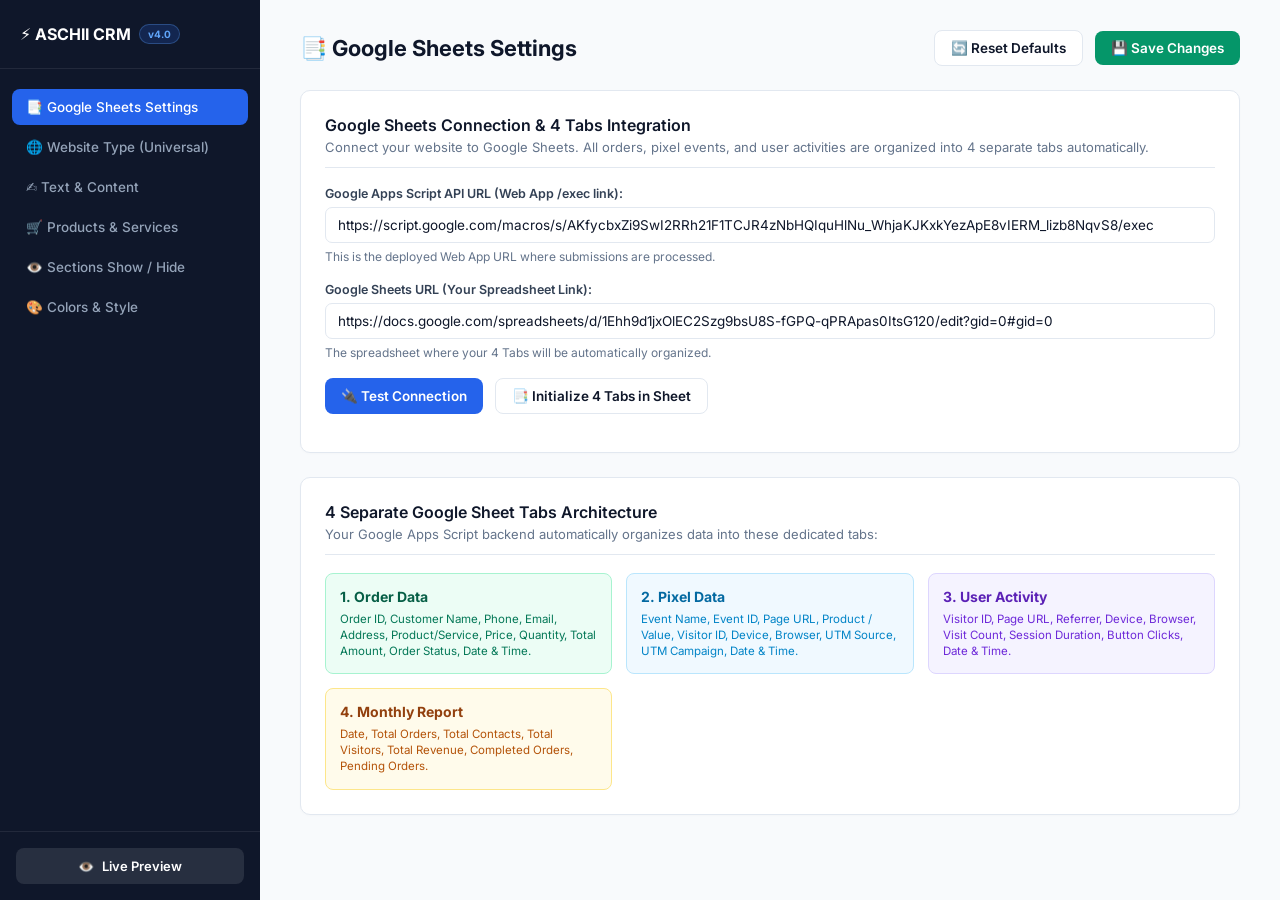
==== admin.html @ f9be6e7b "sheet update" ====
<!DOCTYPE html>
<html lang="en">
<head>
<meta charset="UTF-8">
<meta name="viewport" content="width=device-width, initial-scale=1">
<title>ASCHII SOLUTION • Universal Website & CRM Admin Panel</title>
<link rel="preconnect" href="https://fonts.googleapis.com">
<link rel="preconnect" href="https://fonts.gstatic.com" crossorigin>
<link href="https://fonts.googleapis.com/css2?family=Inter:wght@400;500;600;700&display=swap" rel="stylesheet">
<style>
:root {
  --primary: #0F172A;
  --primary-accent: #2563EB;
  --emerald: #059669;
  --bg: #F8FAFC;
  --surface: #FFFFFF;
  --border: #E2E8F0;
  --text-main: #0F172A;
  --text-muted: #64748B;
  --danger: #EF4444;
  --radius: 10px;
}
* { box-sizing: border-box; margin: 0; padding: 0; font-family: 'Inter', system-ui, sans-serif; }
body { background: var(--bg); color: var(--text-main); display: flex; min-height: 100vh; }

/* Sidebar */
aside.admin-sidebar {
  width: 260px;
  background: var(--primary);
  color: #fff;
  display: flex;
  flex-direction: column;
  position: fixed;
  top: 0; bottom: 0; left: 0;
  z-index: 100;
}
.sidebar-header {
  padding: 24px 20px;
  border-bottom: 1px solid rgba(255,255,255,0.08);
}
.sidebar-header h2 { font-size: 16px; font-weight: 700; color: #fff; display: flex; align-items: center; gap: 8px; }
.sidebar-header span.badge {
  font-size: 10px; background: rgba(37,99,235,0.2); color: #60A5FA;
  padding: 3px 8px; border-radius: 20px; border: 1px solid rgba(96,165,250,0.3);
}
nav.sidebar-nav {
  padding: 20px 12px;
  flex: 1;
  display: flex;
  flex-direction: column;
  gap: 4px;
}
.nav-item {
  display: flex;
  align-items: center;
  gap: 12px;
  padding: 10px 14px;
  color: #94A3B8;
  text-decoration: none;
  font-size: 13.5px;
  font-weight: 500;
  border-radius: 8px;
  cursor: pointer;
  transition: all 0.15s ease;
}
.nav-item:hover, .nav-item.active {
  background: rgba(255,255,255,0.08);
  color: #fff;
}
.nav-item.active {
  background: var(--primary-accent);
  color: #fff;
}
.sidebar-footer {
  padding: 16px;
  border-top: 1px solid rgba(255,255,255,0.08);
  display: flex;
  flex-direction: column;
  gap: 8px;
}
.btn-preview {
  display: flex;
  align-items: center;
  justify-content: center;
  gap: 8px;
  background: rgba(255,255,255,0.1);
  color: #fff;
  text-decoration: none;
  font-size: 13px;
  font-weight: 600;
  padding: 10px;
  border-radius: 8px;
  transition: background 0.15s;
}
.btn-preview:hover { background: rgba(255,255,255,0.18); }

/* Main Content */
main.admin-main {
  margin-left: 260px;
  flex: 1;
  padding: 30px 40px;
  max-width: 1200px;
}
.top-bar {
  display: flex;
  justify-content: space-between;
  align-items: center;
  margin-bottom: 24px;
}
.top-bar h1 { font-size: 22px; font-weight: 700; color: var(--text-main); }
.top-actions { display: flex; gap: 12px; align-items: center; }

/* Buttons */
.btn {
  display: inline-flex;
  align-items: center;
  gap: 8px;
  padding: 9px 16px;
  font-size: 13.5px;
  font-weight: 600;
  border-radius: 8px;
  border: none;
  cursor: pointer;
  transition: all 0.15s ease;
}
.btn-primary { background: var(--primary-accent); color: #fff; }
.btn-primary:hover { background: #1D4ED8; }
.btn-success { background: var(--emerald); color: #fff; }
.btn-success:hover { background: #047857; }
.btn-outline { background: var(--surface); color: var(--text-main); border: 1px solid var(--border); }
.btn-outline:hover { background: #F1F5F9; }
.btn-danger { background: #FEE2E2; color: var(--danger); border: 1px solid #FECACA; }
.btn-danger:hover { background: #FCA5A5; color: #fff; }

/* Sections / Panels */
.tab-pane { display: none; }
.tab-pane.active { display: block; animation: fadeIn 0.2s ease; }
@keyframes fadeIn { from { opacity: 0; transform: translateY(4px); } to { opacity: 1; transform: translateY(0); } }

/* Cards & Layout */
.card {
  background: var(--surface);
  border: 1px solid var(--border);
  border-radius: var(--radius);
  padding: 24px;
  margin-bottom: 24px;
  box-shadow: 0 1px 3px rgba(0,0,0,0.02);
}
.card-header { margin-bottom: 18px; padding-bottom: 12px; border-bottom: 1px solid var(--border); }
.card-header h2 { font-size: 16px; font-weight: 600; color: var(--text-main); }
.card-header p { font-size: 13px; color: var(--text-muted); margin-top: 4px; }

/* Form Elements */
.form-grid { display: grid; grid-template-columns: repeat(auto-fit, minmax(280px, 1fr)); gap: 18px; }
.form-group { display: flex; flex-direction: column; gap: 6px; }
.form-group.full { grid-column: 1 / -1; }
label { font-size: 12.5px; font-weight: 600; color: #334155; }
input[type="text"], input[type="url"], input[type="number"], select, textarea {
  width: 100%;
  padding: 9px 12px;
  font-size: 13.5px;
  border: 1px solid var(--border);
  border-radius: 7px;
  background: #fff;
  color: var(--text-main);
  outline: none;
  transition: border-color 0.15s, box-shadow 0.15s;
}
input:focus, select:focus, textarea:focus {
  border-color: var(--primary-accent);
  box-shadow: 0 0 0 3px rgba(37,99,235,0.1);
}
textarea { resize: vertical; min-height: 80px; }

/* Website Type Picker Cards */
.type-picker-grid { display: grid; grid-template-columns: repeat(3, 1fr); gap: 16px; margin-bottom: 20px; }
.type-card {
  border: 2px solid var(--border);
  border-radius: var(--radius);
  padding: 18px;
  cursor: pointer;
  background: #fff;
  transition: all 0.2s ease;
  text-align: left;
}
.type-card:hover { border-color: #93C5FD; transform: translateY(-2px); }
.type-card.selected { border-color: var(--primary-accent); background: #EFF6FF; }
.type-card h3 { font-size: 15px; font-weight: 700; color: var(--text-main); margin-bottom: 6px; }
.type-card p { font-size: 12px; color: var(--text-muted); line-height: 1.4; }

/* Toggle Switches */
.switch-item {
  display: flex;
  justify-content: space-between;
  align-items: center;
  padding: 12px 14px;
  background: #F8FAFC;
  border: 1px solid var(--border);
  border-radius: 8px;
}
.switch-item span { font-size: 13.5px; font-weight: 500; }
.switch {
  position: relative;
  display: inline-block;
  width: 44px;
  height: 24px;
}
.switch input { opacity: 0; width: 0; height: 0; }
.slider {
  position: absolute; cursor: pointer; top: 0; left: 0; right: 0; bottom: 0;
  background-color: #CBD5E1;
  transition: .2s;
  border-radius: 24px;
}
.slider:before {
  position: absolute; content: ""; height: 18px; width: 18px; left: 3px; bottom: 3px;
  background-color: white;
  transition: .2s;
  border-radius: 50%;
}
input:checked + .slider { background-color: var(--emerald); }
input:checked + .slider:before { transform: translateX(20px); }

/* Table for Products / Items */
.items-table {
  width: 100%;
  border-collapse: collapse;
  margin-top: 12px;
}
.items-table th, .items-table td {
  padding: 10px 12px;
  text-align: left;
  border-bottom: 1px solid var(--border);
  font-size: 13px;
}
.items-table th { background: #F8FAFC; font-weight: 600; color: #475569; }

/* Alert Box */
.alert-box {
  padding: 12px 16px;
  border-radius: 8px;
  font-size: 13px;
  margin-bottom: 18px;
  display: none;
}
.alert-box.success { background: #ECFDF5; border: 1px solid #A7F3D0; color: #065F46; }
.alert-box.error { background: #FEF2F2; border: 1px solid #FECACA; color: #991B1B; }

/* Responsive */
@media(max-width: 900px) {
  aside.admin-sidebar { width: 70px; }
  aside.admin-sidebar .sidebar-header h2 span, .nav-item span, .btn-preview span, .sidebar-footer { display: none; }
  main.admin-main { margin-left: 70px; padding: 20px; }
  .type-picker-grid { grid-template-columns: 1fr; }
}
</style>
</head>
<body>

<!-- Sidebar -->
<aside class="admin-sidebar">
  <div class="sidebar-header">
    <h2>⚡ ASCHII CRM <span class="badge">v4.0</span></h2>
  </div>
  <nav class="sidebar-nav">
    <div class="nav-item active" data-tab="tab-sheets">📑 Google Sheets Settings</div>
    <div class="nav-item" data-tab="tab-type">🌐 Website Type (Universal)</div>
    <div class="nav-item" data-tab="tab-content">✍️ Text & Content</div>
    <div class="nav-item" data-tab="tab-products">🛒 Products & Services</div>
    <div class="nav-item" data-tab="tab-sections">👁️ Sections Show / Hide</div>
    <div class="nav-item" data-tab="tab-theme">🎨 Colors & Style</div>
  </nav>
  <div class="sidebar-footer">
    <a href="index.html" target="_blank" class="btn-preview">
      <span>👁️</span> <span>Live Preview</span>
    </a>
  </div>
</aside>

<!-- Main Container -->
<main class="admin-main">
  <div class="top-bar">
    <h1 id="pageTitle">📑 Google Sheets Settings</h1>
    <div class="top-actions">
      <button type="button" class="btn btn-outline" id="btnReset">🔄 Reset Defaults</button>
      <button type="button" class="btn btn-success" id="btnSave">💾 Save Changes</button>
    </div>
  </div>

  <div id="alertBox" class="alert-box"></div>

  <!-- TAB 1: GOOGLE SHEETS SETTINGS -->
  <section class="tab-pane active" id="tab-sheets">
    <div class="card">
      <div class="card-header">
        <h2>Google Sheets Connection & 4 Tabs Integration</h2>
        <p>Connect your website to Google Sheets. All orders, pixel events, and user activities are organized into 4 separate tabs automatically.</p>
      </div>
      <div class="form-grid">
        <div class="form-group full">
          <label>Google Apps Script API URL (Web App /exec link):</label>
          <input type="url" id="apiEndpoint" placeholder="https://script.google.com/macros/s/.../exec">
          <small style="color:var(--text-muted); font-size:12px;">This is the deployed Web App URL where submissions are processed.</small>
        </div>
        <div class="form-group full">
          <label>Google Sheets URL (Your Spreadsheet Link):</label>
          <input type="url" id="sheetUrl" placeholder="https://docs.google.com/spreadsheets/d/.../edit">
          <small style="color:var(--text-muted); font-size:12px;">The spreadsheet where your 4 Tabs will be automatically organized.</small>
        </div>
      </div>
      <div style="margin-top: 18px; display:flex; gap:12px;">
        <button type="button" class="btn btn-primary" id="btnTestConn">🔌 Test Connection</button>
        <button type="button" class="btn btn-outline" id="btnInitTabs">📑 Initialize 4 Tabs in Sheet</button>
      </div>
      <div id="connStatus" style="margin-top: 14px; font-size: 13px; font-weight: 500;"></div>
    </div>

    <div class="card">
      <div class="card-header">
        <h2>4 Separate Google Sheet Tabs Architecture</h2>
        <p>Your Google Apps Script backend automatically organizes data into these dedicated tabs:</p>
      </div>
      <div style="display:grid; grid-template-columns: repeat(auto-fit, minmax(220px, 1fr)); gap: 14px;">
        <div style="background:#ECFDF5; border:1px solid #A7F3D0; padding:14px; border-radius:8px;">
          <h4 style="color:#065F46; font-size:14px; margin-bottom:6px;">1. Order Data</h4>
          <p style="font-size:11.5px; color:#047857; line-height:1.4;">Order ID, Customer Name, Phone, Email, Address, Product/Service, Price, Quantity, Total Amount, Order Status, Date & Time.</p>
        </div>
        <div style="background:#F0F9FF; border:1px solid #BAE6FD; padding:14px; border-radius:8px;">
          <h4 style="color:#0369A1; font-size:14px; margin-bottom:6px;">2. Pixel Data</h4>
          <p style="font-size:11.5px; color:#0284C7; line-height:1.4;">Event Name, Event ID, Page URL, Product / Value, Visitor ID, Device, Browser, UTM Source, UTM Campaign, Date & Time.</p>
        </div>
        <div style="background:#F5F3FF; border:1px solid #DDD6FE; padding:14px; border-radius:8px;">
          <h4 style="color:#5B21B6; font-size:14px; margin-bottom:6px;">3. User Activity</h4>
          <p style="font-size:11.5px; color:#6D28D9; line-height:1.4;">Visitor ID, Page URL, Referrer, Device, Browser, Visit Count, Session Duration, Button Clicks, Date & Time.</p>
        </div>
        <div style="background:#FFFBEB; border:1px solid #FDE68A; padding:14px; border-radius:8px;">
          <h4 style="color:#92400E; font-size:14px; margin-bottom:6px;">4. Monthly Report</h4>
          <p style="font-size:11.5px; color:#B45309; line-height:1.4;">Date, Total Orders, Total Contacts, Total Visitors, Total Revenue, Completed Orders, Pending Orders.</p>
        </div>
      </div>
    </div>
  </section>

  <!-- TAB 2: UNIVERSAL WEBSITE TYPE -->
  <section class="tab-pane" id="tab-type">
    <div class="card">
      <div class="card-header">
        <h2>Universal Website Management</h2>
        <p>Switch between 3 website models instantly. All titles, forms, and sections adapt dynamically.</p>
      </div>
      <div class="type-picker-grid">
        <div class="type-card selected" data-type="product">
          <h3>🛒 Product Selling Website</h3>
          <p>For E-Commerce, Organic Honey & Nuts, physical products with cart, quantities, delivery charges & checkout.</p>
        </div>
        <div class="type-card" data-type="agency">
          <h3>🏢 Agency Portfolio</h3>
          <p>For Marketing, Software & Growth agencies. Focuses on project proposals, strategy calls, services & client lead forms.</p>
        </div>
        <div class="type-card" data-type="portfolio">
          <h3>👤 CV / Personal Portfolio</h3>
          <p>For Software Engineers, Consultants & Designers. Features core competencies, consulting inquiry form & resume credentials.</p>
        </div>
      </div>
    </div>
  </section>

  <!-- TAB 3: TEXT & CONTENT -->
  <section class="tab-pane" id="tab-content">
    <div class="card">
      <div class="card-header">
        <h2>General Content & Branding</h2>
        <p>Edit website headings, buttons, and badges without touching code.</p>
      </div>
      <div class="form-grid">
        <div class="form-group full">
          <label>Website Name / Title:</label>
          <input type="text" id="siteName" placeholder="খাঁটি মধু ও প্রিমিয়াম হানি নাট">
        </div>
        <div class="form-group full">
          <label>Top Main Heading (Use [[highlight]] for colored text):</label>
          <input type="text" id="topHeading" placeholder="[[খাঁটি]] মধু ও প্রিমিয়াম [[হানি নাট]] – সরাসরি [[আমাদের কাছ থেকে]] অর্ডার করুন">
        </div>
        <div class="form-group full">
          <label>Notice Bar Text:</label>
          <input type="text" id="noticeText" placeholder="মধু বা হানি নাট অর্ডার করতে নিচের বাটনে ক্লিক করুন">
        </div>
        <div class="form-group">
          <label>Primary Order / Call-To-Action Button Text:</label>
          <input type="text" id="orderBtnText" placeholder="👍 এখনই অর্ডার করুন">
        </div>
        <div class="form-group">
          <label>Form Submit Button Text:</label>
          <input type="text" id="submitBtnText" placeholder="অর্ডার কনফার্ম করুন">
        </div>
        <div class="form-group full">
          <label>Benefits Section Title:</label>
          <input type="text" id="benefitsTitle" placeholder="আমাদের খাঁটি মধু ও প্রিমিয়াম হানি নাটের বিশেষত্ব">
        </div>
        <div class="form-group full">
          <label>Key Benefits (1 per line):</label>
          <textarea id="benefitsList" rows="4"></textarea>
        </div>
        <div class="form-group">
          <label>Checkout / Form Title:</label>
          <input type="text" id="checkoutTitle" placeholder="অর্ডার করতে নিচের ফর্মটি পূরণ করুন">
        </div>
        <div class="form-group">
          <label>Products / Service Section Title:</label>
          <input type="text" id="packagesTitle" placeholder="পছন্দের পণ্য বেছে নিন">
        </div>
        <div class="form-group full">
          <label>Footer Message:</label>
          <input type="text" id="footMsg" placeholder="আমাদের খাঁটি পণ্য বেছে নেওয়ার জন্য ধন্যবাদ।">
        </div>
        <div class="form-group full">
          <label>Footer Copyright / Credit:</label>
          <input type="text" id="footCredit" placeholder="© খাঁটি মধু ও প্রিমিয়াম হানি নাট">
        </div>
      </div>
    </div>
  </section>

  <!-- TAB 4: PRODUCTS & SERVICES -->
  <section class="tab-pane" id="tab-products">
    <div class="card">
      <div class="card-header" style="display:flex; justify-content:space-between; align-items:center;">
        <div>
          <h2>Product & Service Catalog</h2>
          <p>Add, edit, or remove products and pricing options shown on your landing page.</p>
        </div>
        <button type="button" class="btn btn-primary" id="btnAddProduct">+ Add Item</button>
      </div>
      <table class="items-table" id="productsTable">
        <thead>
          <tr>
            <th>ID</th>
            <th>Name</th>
            <th>Price</th>
            <th>Regular/Old Price</th>
            <th>Badge</th>
            <th>Actions</th>
          </tr>
        </thead>
        <tbody id="productsListBody"></tbody>
      </table>
    </div>
  </section>

  <!-- TAB 5: SECTIONS SHOW / HIDE -->
  <section class="tab-pane" id="tab-sections">
    <div class="card">
      <div class="card-header">
        <h2>Sections Visibility Control</h2>
        <p>Toggle individual sections on or off to tailor the layout for your business needs.</p>
      </div>
      <div style="display:grid; grid-template-columns: repeat(auto-fit, minmax(260px, 1fr)); gap: 14px;">
        <div class="switch-item">
          <span>Top Header & Title</span>
          <label class="switch"><input type="checkbox" id="sec_top" checked><span class="slider"></span></label>
        </div>
        <div class="switch-item">
          <span>Video Section</span>
          <label class="switch"><input type="checkbox" id="sec_video" checked><span class="slider"></span></label>
        </div>
        <div class="switch-item">
          <span>Notice Bar</span>
          <label class="switch"><input type="checkbox" id="sec_notice" checked><span class="slider"></span></label>
        </div>
        <div class="switch-item">
          <span>Benefits & Highlights</span>
          <label class="switch"><input type="checkbox" id="sec_benefits" checked><span class="slider"></span></label>
        </div>
        <div class="switch-item">
          <span>Gallery Carousel</span>
          <label class="switch"><input type="checkbox" id="sec_gallery" checked><span class="slider"></span></label>
        </div>
        <div class="switch-item">
          <span>Customer Reviews</span>
          <label class="switch"><input type="checkbox" id="sec_reviews" checked><span class="slider"></span></label>
        </div>
        <div class="switch-item">
          <span>Certifications / Documents</span>
          <label class="switch"><input type="checkbox" id="sec_docs" checked><span class="slider"></span></label>
        </div>
        <div class="switch-item">
          <span>Special Offer Banner</span>
          <label class="switch"><input type="checkbox" id="sec_offer" checked><span class="slider"></span></label>
        </div>
        <div class="switch-item">
          <span>Products / Packages Selection</span>
          <label class="switch"><input type="checkbox" id="sec_packages" checked><span class="slider"></span></label>
        </div>
        <div class="switch-item">
          <span>Checkout Form</span>
          <label class="switch"><input type="checkbox" id="sec_checkout" checked><span class="slider"></span></label>
        </div>
      </div>
    </div>
  </section>

  <!-- TAB 6: COLORS & STYLE -->
  <section class="tab-pane" id="tab-theme">
    <div class="card">
      <div class="card-header">
        <h2>Brand Colors & Styling</h2>
        <p>Customize primary and accent colors to align with your brand identity.</p>
      </div>
      <div class="form-grid">
        <div class="form-group">
          <label>Primary Theme Color:</label>
          <input type="text" id="colorPrimary" placeholder="#0D4A47">
        </div>
        <div class="form-group">
          <label>Accent / Button Color:</label>
          <input type="text" id="colorAccent" placeholder="#EAB308">
        </div>
        <div class="form-group">
          <label>Background Color:</label>
          <input type="text" id="colorBg" placeholder="#FFFFFF">
        </div>
      </div>
    </div>
  </section>
</main>

<script src="js/config.js"></script>
<script src="js/crm-loader.js"></script>
<script>
(function() {
  "use strict";

  var currentType = "product";
  var products = [];

  // Tab switching
  document.querySelectorAll(".nav-item").forEach(function(item) {
    item.addEventListener("click", function() {
      document.querySelectorAll(".nav-item").forEach(function(i) { i.classList.remove("active"); });
      document.querySelectorAll(".tab-pane").forEach(function(p) { p.classList.remove("active"); });
      item.classList.add("active");
      var paneId = item.dataset.tab;
      var pane = document.getElementById(paneId);
      if (pane) pane.classList.add("active");
      document.getElementById("pageTitle").textContent = item.textContent;
    });
  });

  // Load from existing config or localStorage
  function loadForm() {
    var raw = localStorage.getItem("aschii_crm_site_config");
    var conf = raw ? JSON.parse(raw) : (window.SITE_CONFIG || {});
    var copy = conf.copy || (window.SITE_CONFIG && window.SITE_CONFIG.copy) || {};

    document.getElementById("apiEndpoint").value = conf.apiEndpoint || (window.SITE_CONFIG && window.SITE_CONFIG.apiEndpoint) || "";
    document.getElementById("sheetUrl").value = conf.sheetUrl || (window.SITE_CONFIG && window.SITE_CONFIG.sheetUrl) || "";
    document.getElementById("siteName").value = conf.siteName || "খাঁটি মধু ও প্রিমিয়াম হানি নাট";
    document.getElementById("topHeading").value = copy.topHeading || "";
    document.getElementById("noticeText").value = copy.notice || "";
    document.getElementById("orderBtnText").value = copy.orderBtnText || "👍 এখনই অর্ডার করুন";
    document.getElementById("submitBtnText").value = copy.submitBtnText || "অর্ডার কনফার্ম করুন";
    document.getElementById("benefitsTitle").value = copy.benefitsTitle || "";
    document.getElementById("benefitsList").value = (copy.benefits || []).join("\n");
    document.getElementById("checkoutTitle").value = copy.checkoutTitle || "";
    document.getElementById("packagesTitle").value = copy.packagesTitle || "";
    document.getElementById("footMsg").value = copy.footMsg || "";
    document.getElementById("footCredit").value = copy.footCredit || "";

    products = conf.products || (window.SITE_CONFIG && window.SITE_CONFIG.products) || [];
    renderProducts();

    // Sections
    var s = conf.sections || {};
    var secIds = ["top", "video", "notice", "benefits", "gallery", "reviews", "docs", "offer", "packages", "checkout"];
    secIds.forEach(function(k) {
      var el = document.getElementById("sec_" + k);
      if (el) el.checked = s[k] !== false;
    });

    // Theme colors
    var colors = conf.colors || {};
    document.getElementById("colorPrimary").value = colors.primary || "";
    document.getElementById("colorAccent").value = colors.accent || "";
    document.getElementById("colorBg").value = colors.bg || "";
  }

  function renderProducts() {
    var tbody = document.getElementById("productsListBody");
    tbody.innerHTML = "";
    products.forEach(function(p, idx) {
      var tr = document.createElement("tr");
      tr.innerHTML = 
        '<td><strong>' + p.id + '</strong></td>' +
        '<td><input type="text" value="' + (p.name || "") + '" data-idx="' + idx + '" data-field="name" style="padding:4px 8px; font-size:12px;"></td>' +
        '<td><input type="number" value="' + (p.price || 0) + '" data-idx="' + idx + '" data-field="price" style="width:90px; padding:4px 8px; font-size:12px;"></td>' +
        '<td><input type="number" value="' + (p.oldPrice || 0) + '" data-idx="' + idx + '" data-field="oldPrice" style="width:90px; padding:4px 8px; font-size:12px;"></td>' +
        '<td><input type="text" value="' + (p.badge || "") + '" data-idx="' + idx + '" data-field="badge" style="width:100px; padding:4px 8px; font-size:12px;"></td>' +
        '<td><button type="button" class="btn btn-danger btn-del-prod" data-idx="' + idx + '" style="padding:3px 8px; font-size:11px;">✕ Delete</button></td>';
      tbody.appendChild(tr);
    });

    tbody.querySelectorAll("input").forEach(function(inp) {
      inp.addEventListener("input", function(e) {
        var idx = e.target.dataset.idx;
        var fld = e.target.dataset.field;
        products[idx][fld] = fld === "price" || fld === "oldPrice" ? Number(e.target.value) : e.target.value;
      });
    });

    tbody.querySelectorAll(".btn-del-prod").forEach(function(b) {
      b.addEventListener("click", function(e) {
        var idx = e.target.dataset.idx;
        products.splice(idx, 1);
        renderProducts();
      });
    });
  }

  document.getElementById("btnAddProduct").addEventListener("click", function() {
    var id = "p_" + Date.now().toString(36);
    products.push({ id: id, name: "New Item / Service", price: 1000, oldPrice: 1200, badge: "New" });
    renderProducts();
  });

  // Website Type Selection
  document.querySelectorAll(".type-card").forEach(function(c) {
    c.addEventListener("click", function() {
      document.querySelectorAll(".type-card").forEach(function(tc) { tc.classList.remove("selected"); });
      c.classList.add("selected");
      currentType = c.dataset.type;
      applyPreset(currentType);
    });
  });

  function applyPreset(type) {
    var preset = window.PRESET_CONFIGS && window.PRESET_CONFIGS[type];
    if (!preset) return;
    document.getElementById("siteName").value = preset.siteName;
    document.getElementById("topHeading").value = preset.topHeading;
    document.getElementById("noticeText").value = preset.notice;
    document.getElementById("orderBtnText").value = preset.orderBtnText;
    document.getElementById("submitBtnText").value = preset.submitBtnText;
    document.getElementById("benefitsTitle").value = preset.benefitsTitle;
    document.getElementById("benefitsList").value = (preset.benefits || []).join("\n");
    document.getElementById("checkoutTitle").value = preset.checkoutTitle;
    document.getElementById("packagesTitle").value = preset.packagesTitle;
    document.getElementById("footMsg").value = preset.footMsg;
    document.getElementById("footCredit").value = preset.footCredit;

    var s = preset.sections || {};
    var secIds = ["top", "video", "notice", "benefits", "gallery", "reviews", "docs", "offer", "packages", "checkout"];
    secIds.forEach(function(k) {
      var el = document.getElementById("sec_" + k);
      if (el) el.checked = s[k] !== false;
    });

    showAlert("Applied preset for: " + type.toUpperCase() + ". Click 'Save Changes' to apply.", "success");
  }

  // Save changes
  document.getElementById("btnSave").addEventListener("click", function() {
    var benefitLines = document.getElementById("benefitsList").value.split("\n").map(function(s) { return s.trim(); }).filter(Boolean);
    var secIds = ["top", "video", "notice", "benefits", "gallery", "reviews", "docs", "offer", "packages", "checkout"];
    var sections = {};
    secIds.forEach(function(k) {
      var el = document.getElementById("sec_" + k);
      sections[k] = el ? el.checked : true;
    });

    var data = {
      siteType: currentType,
      apiEndpoint: document.getElementById("apiEndpoint").value.trim(),
      sheetUrl: document.getElementById("sheetUrl").value.trim(),
      siteName: document.getElementById("siteName").value.trim(),
      copy: {
        topHeading: document.getElementById("topHeading").value.trim(),
        notice: document.getElementById("noticeText").value.trim(),
        orderBtnText: document.getElementById("orderBtnText").value.trim(),
        submitBtnText: document.getElementById("submitBtnText").value.trim(),
        benefitsTitle: document.getElementById("benefitsTitle").value.trim(),
        benefits: benefitLines,
        checkoutTitle: document.getElementById("checkoutTitle").value.trim(),
        packagesTitle: document.getElementById("packagesTitle").value.trim(),
        footMsg: document.getElementById("footMsg").value.trim(),
        footCredit: document.getElementById("footCredit").value.trim()
      },
      products: products,
      sections: sections,
      colors: {
        primary: document.getElementById("colorPrimary").value.trim(),
        accent: document.getElementById("colorAccent").value.trim(),
        bg: document.getElementById("colorBg").value.trim()
      }
    };

    localStorage.setItem("aschii_crm_site_config", JSON.stringify(data));
    showAlert("🎉 All changes saved successfully! Open Live Preview to see the dynamic result.", "success");
  });

  // Test Connection
  document.getElementById("btnTestConn").addEventListener("click", function() {
    var endpoint = document.getElementById("apiEndpoint").value.trim();
    var sheet = document.getElementById("sheetUrl").value.trim();
    var status = document.getElementById("connStatus");
    if (!endpoint) {
      showAlert("Please enter your Google Apps Script API URL first.", "error");
      return;
    }
    status.innerHTML = "⏳ Testing connection with Google Sheets API...";
    fetch(endpoint + "?action=test&sheetUrl=" + encodeURIComponent(sheet))
      .then(function(r) { return r.json(); })
      .then(function(d) {
        if (d && d.success) {
          status.innerHTML = "✅ Connection Successful! Connected to: <strong>" + (d.sheetName || "Google Sheets") + "</strong>";
          showAlert("Connected to Google Sheets successfully!", "success");
        } else {
          status.innerHTML = "❌ Connection Error: " + (d.error || "Unknown response");
          showAlert(d.error || "Connection failed", "error");
        }
      })
      .catch(function(err) {
        status.innerHTML = "❌ Connection failed: " + err.message + ". Check your Web App URL and permissions (Who has access: Anyone).";
        showAlert("Connection failed. Ensure Apps Script Web App is deployed as 'Anyone'.", "error");
      });
  });

  // Init 4 Tabs
  document.getElementById("btnInitTabs").addEventListener("click", function() {
    var endpoint = document.getElementById("apiEndpoint").value.trim();
    var sheet = document.getElementById("sheetUrl").value.trim();
    var status = document.getElementById("connStatus");
    if (!endpoint) {
      showAlert("Please enter your Google Apps Script API URL first.", "error");
      return;
    }
    status.innerHTML = "⏳ Initializing 4 Tabs in Google Sheet (Order Data, Pixel Data, User Activity, Monthly Report)...";
    fetch(endpoint + "?action=init_tabs&sheetUrl=" + encodeURIComponent(sheet))
      .then(function(r) { return r.json(); })
      .then(function(d) {
        if (d && d.success) {
          status.innerHTML = "✅ All 4 Tabs formatted and ready in your Google Sheet!";
          showAlert("4 Tabs Initialized Successfully!", "success");
        } else {
          status.innerHTML = "❌ Error: " + (d.error || "Failed");
        }
      })
      .catch(function(err) {
        status.innerHTML = "❌ Request error: " + err.message;
      });
  });

  // Reset defaults
  document.getElementById("btnReset").addEventListener("click", function() {
    if (confirm("Reset all settings back to default?")) {
      localStorage.removeItem("aschii_crm_site_config");
      loadForm();
      showAlert("Reset to defaults complete.", "success");
    }
  });

  function showAlert(msg, type) {
    var box = document.getElementById("alertBox");
    box.className = "alert-box " + type;
    box.textContent = msg;
    box.style.display = "block";
    setTimeout(function() { box.style.display = "none"; }, 5000);
  }

  loadForm();
})();
</script>
</body>
</html>
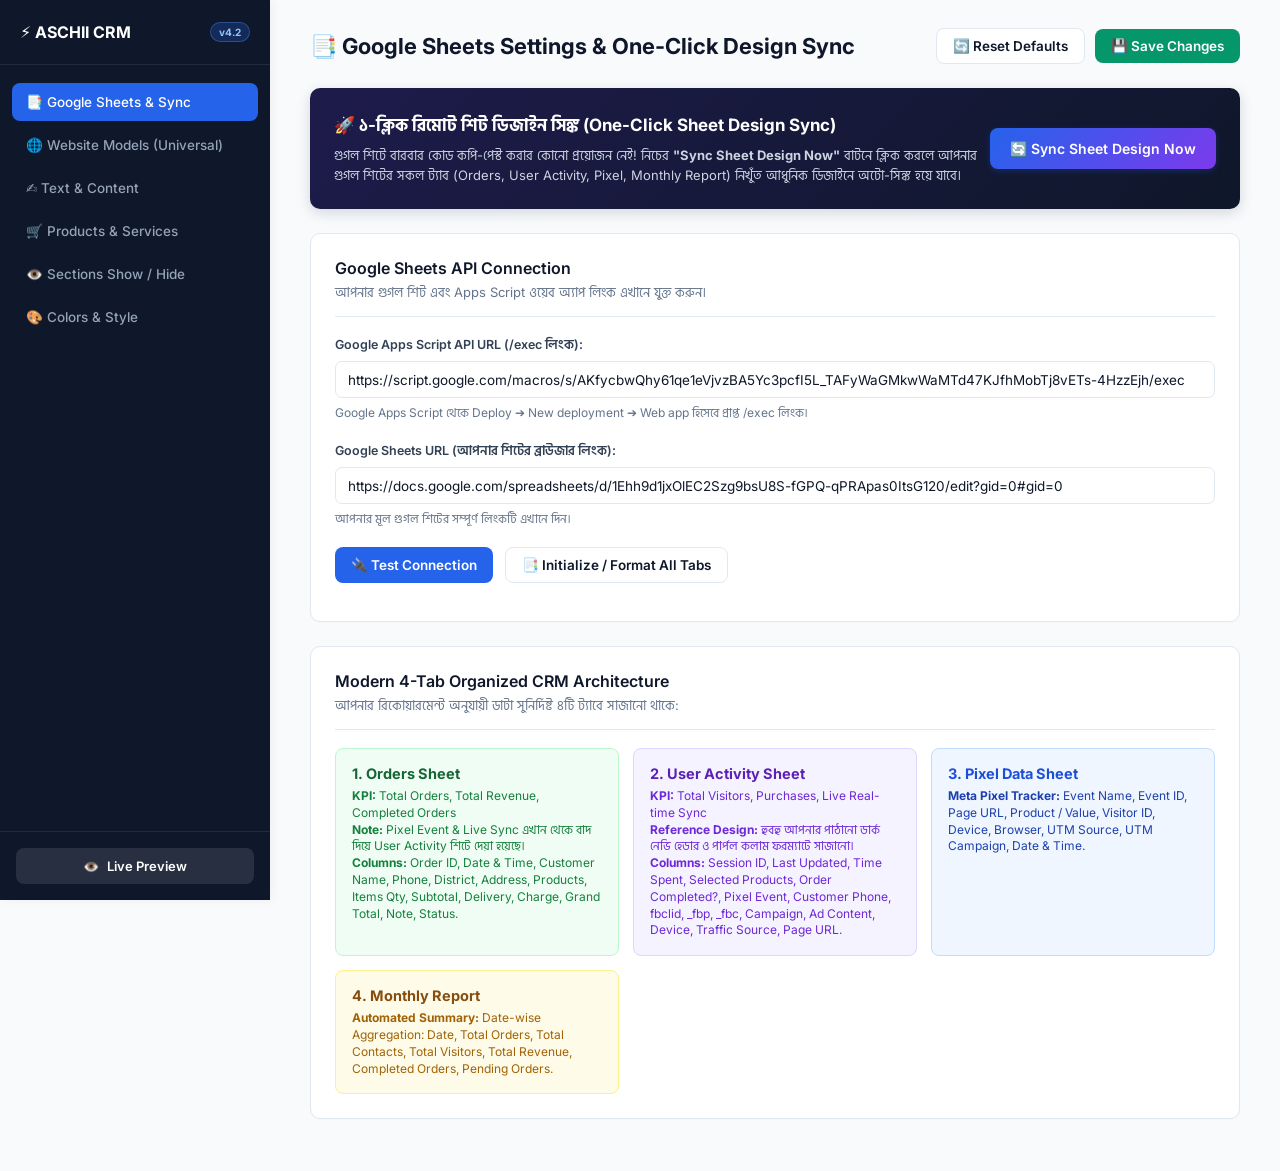
==== commit 359ef57b: "sheet url  update" ====
--- a/admin.html
+++ b/admin.html
@@ -1,17 +1,18 @@
 <!DOCTYPE html>
-<html lang="en">
+<html lang="bn">
 <head>
 <meta charset="UTF-8">
 <meta name="viewport" content="width=device-width, initial-scale=1">
-<title>ASCHII SOLUTION • Universal Website & CRM Admin Panel</title>
+<title>ASCHII SOLUTION • Universal Website Management & Google Sheets CRM</title>
 <link rel="preconnect" href="https://fonts.googleapis.com">
 <link rel="preconnect" href="https://fonts.gstatic.com" crossorigin>
-<link href="https://fonts.googleapis.com/css2?family=Inter:wght@400;500;600;700&display=swap" rel="stylesheet">
+<link href="https://fonts.googleapis.com/css2?family=Inter:wght@400;500;600;700&family=Hind+Siliguri:wght@400;600;700&display=swap" rel="stylesheet">
 <style>
 :root {
   --primary: #0F172A;
   --primary-accent: #2563EB;
   --emerald: #059669;
+  --amber: #D97706;
   --bg: #F8FAFC;
   --surface: #FFFFFF;
   --border: #E2E8F0;
@@ -20,12 +21,12 @@
   --danger: #EF4444;
   --radius: 10px;
 }
-* { box-sizing: border-box; margin: 0; padding: 0; font-family: 'Inter', system-ui, sans-serif; }
+* { box-sizing: border-box; margin: 0; padding: 0; font-family: 'Inter', 'Hind Siliguri', system-ui, sans-serif; }
 body { background: var(--bg); color: var(--text-main); display: flex; min-height: 100vh; }
 
 /* Sidebar */
 aside.admin-sidebar {
-  width: 260px;
+  width: 270px;
   background: var(--primary);
   color: #fff;
   display: flex;
@@ -33,28 +34,29 @@
   position: fixed;
   top: 0; bottom: 0; left: 0;
   z-index: 100;
+  box-shadow: 2px 0 10px rgba(0,0,0,0.05);
 }
 .sidebar-header {
-  padding: 24px 20px;
+  padding: 22px 20px;
   border-bottom: 1px solid rgba(255,255,255,0.08);
 }
-.sidebar-header h2 { font-size: 16px; font-weight: 700; color: #fff; display: flex; align-items: center; gap: 8px; }
+.sidebar-header h2 { font-size: 16px; font-weight: 700; color: #fff; display: flex; align-items: center; justify-content: space-between; }
 .sidebar-header span.badge {
-  font-size: 10px; background: rgba(37,99,235,0.2); color: #60A5FA;
+  font-size: 10px; background: rgba(37,99,235,0.25); color: #93C5FD;
   padding: 3px 8px; border-radius: 20px; border: 1px solid rgba(96,165,250,0.3);
 }
 nav.sidebar-nav {
-  padding: 20px 12px;
+  padding: 18px 12px;
   flex: 1;
   display: flex;
   flex-direction: column;
-  gap: 4px;
+  gap: 5px;
 }
 .nav-item {
   display: flex;
   align-items: center;
   gap: 12px;
-  padding: 10px 14px;
+  padding: 11px 14px;
   color: #94A3B8;
   text-decoration: none;
   font-size: 13.5px;
@@ -76,7 +78,7 @@
   border-top: 1px solid rgba(255,255,255,0.08);
   display: flex;
   flex-direction: column;
-  gap: 8px;
+  gap: 10px;
 }
 .btn-preview {
   display: flex;
@@ -92,14 +94,14 @@
   border-radius: 8px;
   transition: background 0.15s;
 }
-.btn-preview:hover { background: rgba(255,255,255,0.18); }
+.btn-preview:hover { background: rgba(255,255,255,0.2); }
 
 /* Main Content */
 main.admin-main {
-  margin-left: 260px;
+  margin-left: 270px;
   flex: 1;
-  padding: 30px 40px;
-  max-width: 1200px;
+  padding: 28px 40px;
+  max-width: 1240px;
 }
 .top-bar {
   display: flex;
@@ -108,7 +110,7 @@
   margin-bottom: 24px;
 }
 .top-bar h1 { font-size: 22px; font-weight: 700; color: var(--text-main); }
-.top-actions { display: flex; gap: 12px; align-items: center; }
+.top-actions { display: flex; gap: 10px; align-items: center; }
 
 /* Buttons */
 .btn {
@@ -127,17 +129,19 @@
 .btn-primary:hover { background: #1D4ED8; }
 .btn-success { background: var(--emerald); color: #fff; }
 .btn-success:hover { background: #047857; }
+.btn-sync { background: linear-gradient(135deg, #2563EB, #7C3AED); color: #fff; box-shadow: 0 2px 6px rgba(37,99,235,0.25); }
+.btn-sync:hover { opacity: 0.95; transform: translateY(-1px); }
 .btn-outline { background: var(--surface); color: var(--text-main); border: 1px solid var(--border); }
 .btn-outline:hover { background: #F1F5F9; }
 .btn-danger { background: #FEE2E2; color: var(--danger); border: 1px solid #FECACA; }
 .btn-danger:hover { background: #FCA5A5; color: #fff; }
 
-/* Sections / Panels */
+/* Tabs Panes */
 .tab-pane { display: none; }
 .tab-pane.active { display: block; animation: fadeIn 0.2s ease; }
 @keyframes fadeIn { from { opacity: 0; transform: translateY(4px); } to { opacity: 1; transform: translateY(0); } }
 
-/* Cards & Layout */
+/* Cards */
 .card {
   background: var(--surface);
   border: 1px solid var(--border);
@@ -157,7 +161,7 @@
 label { font-size: 12.5px; font-weight: 600; color: #334155; }
 input[type="text"], input[type="url"], input[type="number"], select, textarea {
   width: 100%;
-  padding: 9px 12px;
+  padding: 9.5px 12px;
   font-size: 13.5px;
   border: 1px solid var(--border);
   border-radius: 7px;
@@ -170,14 +174,14 @@
   border-color: var(--primary-accent);
   box-shadow: 0 0 0 3px rgba(37,99,235,0.1);
 }
-textarea { resize: vertical; min-height: 80px; }
+textarea { resize: vertical; min-height: 85px; line-height: 1.5; }
 
 /* Website Type Picker Cards */
 .type-picker-grid { display: grid; grid-template-columns: repeat(3, 1fr); gap: 16px; margin-bottom: 20px; }
 .type-card {
   border: 2px solid var(--border);
   border-radius: var(--radius);
-  padding: 18px;
+  padding: 20px;
   cursor: pointer;
   background: #fff;
   transition: all 0.2s ease;
@@ -186,7 +190,7 @@
 .type-card:hover { border-color: #93C5FD; transform: translateY(-2px); }
 .type-card.selected { border-color: var(--primary-accent); background: #EFF6FF; }
 .type-card h3 { font-size: 15px; font-weight: 700; color: var(--text-main); margin-bottom: 6px; }
-.type-card p { font-size: 12px; color: var(--text-muted); line-height: 1.4; }
+.type-card p { font-size: 12.5px; color: var(--text-muted); line-height: 1.4; }
 
 /* Toggle Switches */
 .switch-item {
@@ -199,12 +203,7 @@
   border-radius: 8px;
 }
 .switch-item span { font-size: 13.5px; font-weight: 500; }
-.switch {
-  position: relative;
-  display: inline-block;
-  width: 44px;
-  height: 24px;
-}
+.switch { position: relative; display: inline-block; width: 44px; height: 24px; }
 .switch input { opacity: 0; width: 0; height: 0; }
 .slider {
   position: absolute; cursor: pointer; top: 0; left: 0; right: 0; bottom: 0;
@@ -221,12 +220,8 @@
 input:checked + .slider { background-color: var(--emerald); }
 input:checked + .slider:before { transform: translateX(20px); }
 
-/* Table for Products / Items */
-.items-table {
-  width: 100%;
-  border-collapse: collapse;
-  margin-top: 12px;
-}
+/* Table */
+.items-table { width: 100%; border-collapse: collapse; margin-top: 12px; }
 .items-table th, .items-table td {
   padding: 10px 12px;
   text-align: left;
@@ -246,12 +241,27 @@
 .alert-box.success { background: #ECFDF5; border: 1px solid #A7F3D0; color: #065F46; }
 .alert-box.error { background: #FEF2F2; border: 1px solid #FECACA; color: #991B1B; }
 
-/* Responsive */
+/* Sheet Sync Banner Card */
+.sync-banner {
+  background: linear-gradient(135deg, #1E1B4B 0%, #0F172A 100%);
+  color: #fff;
+  border-radius: var(--radius);
+  padding: 24px;
+  margin-bottom: 24px;
+  display: flex;
+  justify-content: space-between;
+  align-items: center;
+  box-shadow: 0 4px 14px rgba(15,23,42,0.15);
+}
+.sync-banner h3 { font-size: 17px; font-weight: 700; margin-bottom: 6px; }
+.sync-banner p { font-size: 13px; color: #CBD5E1; max-width: 650px; line-height: 1.5; }
+
 @media(max-width: 900px) {
   aside.admin-sidebar { width: 70px; }
   aside.admin-sidebar .sidebar-header h2 span, .nav-item span, .btn-preview span, .sidebar-footer { display: none; }
   main.admin-main { margin-left: 70px; padding: 20px; }
   .type-picker-grid { grid-template-columns: 1fr; }
+  .sync-banner { flex-direction: column; gap: 16px; align-items: flex-start; }
 }
 </style>
 </head>
@@ -260,11 +270,11 @@
 <!-- Sidebar -->
 <aside class="admin-sidebar">
   <div class="sidebar-header">
-    <h2>⚡ ASCHII CRM <span class="badge">v4.0</span></h2>
+    <h2>⚡ ASCHII CRM <span class="badge">v4.2</span></h2>
   </div>
   <nav class="sidebar-nav">
-    <div class="nav-item active" data-tab="tab-sheets">📑 Google Sheets Settings</div>
-    <div class="nav-item" data-tab="tab-type">🌐 Website Type (Universal)</div>
+    <div class="nav-item active" data-tab="tab-sheets">📑 Google Sheets & Sync</div>
+    <div class="nav-item" data-tab="tab-type">🌐 Website Models (Universal)</div>
     <div class="nav-item" data-tab="tab-content">✍️ Text & Content</div>
     <div class="nav-item" data-tab="tab-products">🛒 Products & Services</div>
     <div class="nav-item" data-tab="tab-sections">👁️ Sections Show / Hide</div>
@@ -280,7 +290,7 @@
 <!-- Main Container -->
 <main class="admin-main">
   <div class="top-bar">
-    <h1 id="pageTitle">📑 Google Sheets Settings</h1>
+    <h1 id="pageTitle">📑 Google Sheets Settings & One-Click Design Sync</h1>
     <div class="top-actions">
       <button type="button" class="btn btn-outline" id="btnReset">🔄 Reset Defaults</button>
       <button type="button" class="btn btn-success" id="btnSave">💾 Save Changes</button>
@@ -289,77 +299,101 @@
 
   <div id="alertBox" class="alert-box"></div>
 
-  <!-- TAB 1: GOOGLE SHEETS SETTINGS -->
+  <!-- 1-CLICK REMOTE DESIGN SYNC BANNER -->
+  <div class="sync-banner">
+    <div>
+      <h3>🚀 ১-ক্লিক রিমোট শিট ডিজাইন সিঙ্ক (One-Click Sheet Design Sync)</h3>
+      <p>গুগল শিটে বারবার কোড কপি-পেস্ট করার কোনো প্রয়োজন নেই! নিচের <strong>"Sync Sheet Design Now"</strong> বাটনে ক্লিক করলে আপনার গুগল শিটের সকল ট্যাব (Orders, User Activity, Pixel, Monthly Report) নিখুঁত আধুনিক ডিজাইনে অটো-সিঙ্ক হয়ে যাবে।</p>
+    </div>
+    <button type="button" class="btn btn-sync" id="btnRemoteSync" style="padding:12px 20px; font-size:14px;">
+      🔄 Sync Sheet Design Now
+    </button>
+  </div>
+
+  <!-- TAB 1: GOOGLE SHEETS SETTINGS & 4 TABS -->
   <section class="tab-pane active" id="tab-sheets">
     <div class="card">
       <div class="card-header">
-        <h2>Google Sheets Connection & 4 Tabs Integration</h2>
-        <p>Connect your website to Google Sheets. All orders, pixel events, and user activities are organized into 4 separate tabs automatically.</p>
+        <h2>Google Sheets API Connection</h2>
+        <p>আপনার গুগল শিট এবং Apps Script ওয়েব অ্যাপ লিংক এখানে যুক্ত করুন।</p>
       </div>
       <div class="form-grid">
         <div class="form-group full">
-          <label>Google Apps Script API URL (Web App /exec link):</label>
+          <label>Google Apps Script API URL (/exec লিংক):</label>
           <input type="url" id="apiEndpoint" placeholder="https://script.google.com/macros/s/.../exec">
-          <small style="color:var(--text-muted); font-size:12px;">This is the deployed Web App URL where submissions are processed.</small>
-        </div>
-        <div class="form-group full">
-          <label>Google Sheets URL (Your Spreadsheet Link):</label>
+          <small style="color:var(--text-muted); font-size:12px;">Google Apps Script থেকে Deploy ➔ New deployment ➔ Web app হিসেবে প্রাপ্ত /exec লিংক।</small>
+        </div>
+        <div class="form-group full">
+          <label>Google Sheets URL (আপনার শিটের ব্রাউজার লিংক):</label>
           <input type="url" id="sheetUrl" placeholder="https://docs.google.com/spreadsheets/d/.../edit">
-          <small style="color:var(--text-muted); font-size:12px;">The spreadsheet where your 4 Tabs will be automatically organized.</small>
-        </div>
-      </div>
-      <div style="margin-top: 18px; display:flex; gap:12px;">
+          <small style="color:var(--text-muted); font-size:12px;">আপনার মূল গুগল শিটের সম্পূর্ণ লিংকটি এখানে দিন।</small>
+        </div>
+      </div>
+      <div style="margin-top: 18px; display:flex; gap:12px; flex-wrap:wrap;">
         <button type="button" class="btn btn-primary" id="btnTestConn">🔌 Test Connection</button>
-        <button type="button" class="btn btn-outline" id="btnInitTabs">📑 Initialize 4 Tabs in Sheet</button>
-      </div>
-      <div id="connStatus" style="margin-top: 14px; font-size: 13px; font-weight: 500;"></div>
+        <button type="button" class="btn btn-outline" id="btnInitTabs">📑 Initialize / Format All Tabs</button>
+      </div>
+      <div id="connStatus" style="margin-top: 14px; font-size: 13px; font-weight: 600;"></div>
     </div>
 
+    <!-- 4 Tabs Architectural Breakdown -->
     <div class="card">
       <div class="card-header">
-        <h2>4 Separate Google Sheet Tabs Architecture</h2>
-        <p>Your Google Apps Script backend automatically organizes data into these dedicated tabs:</p>
-      </div>
-      <div style="display:grid; grid-template-columns: repeat(auto-fit, minmax(220px, 1fr)); gap: 14px;">
-        <div style="background:#ECFDF5; border:1px solid #A7F3D0; padding:14px; border-radius:8px;">
-          <h4 style="color:#065F46; font-size:14px; margin-bottom:6px;">1. Order Data</h4>
-          <p style="font-size:11.5px; color:#047857; line-height:1.4;">Order ID, Customer Name, Phone, Email, Address, Product/Service, Price, Quantity, Total Amount, Order Status, Date & Time.</p>
-        </div>
-        <div style="background:#F0F9FF; border:1px solid #BAE6FD; padding:14px; border-radius:8px;">
-          <h4 style="color:#0369A1; font-size:14px; margin-bottom:6px;">2. Pixel Data</h4>
-          <p style="font-size:11.5px; color:#0284C7; line-height:1.4;">Event Name, Event ID, Page URL, Product / Value, Visitor ID, Device, Browser, UTM Source, UTM Campaign, Date & Time.</p>
-        </div>
-        <div style="background:#F5F3FF; border:1px solid #DDD6FE; padding:14px; border-radius:8px;">
-          <h4 style="color:#5B21B6; font-size:14px; margin-bottom:6px;">3. User Activity</h4>
-          <p style="font-size:11.5px; color:#6D28D9; line-height:1.4;">Visitor ID, Page URL, Referrer, Device, Browser, Visit Count, Session Duration, Button Clicks, Date & Time.</p>
-        </div>
-        <div style="background:#FFFBEB; border:1px solid #FDE68A; padding:14px; border-radius:8px;">
-          <h4 style="color:#92400E; font-size:14px; margin-bottom:6px;">4. Monthly Report</h4>
-          <p style="font-size:11.5px; color:#B45309; line-height:1.4;">Date, Total Orders, Total Contacts, Total Visitors, Total Revenue, Completed Orders, Pending Orders.</p>
+        <h2>Modern 4-Tab Organized CRM Architecture</h2>
+        <p>আপনার রিকোয়ারমেন্ট অনুযায়ী ডাটা সুনির্দিষ্ট ৪টি ট্যাবে সাজানো থাকে:</p>
+      </div>
+      <div style="display:grid; grid-template-columns: repeat(auto-fit, minmax(240px, 1fr)); gap: 14px;">
+        <div style="background:#F0FDF4; border:1px solid #BBF7D0; padding:16px; border-radius:8px;">
+          <h4 style="color:#166534; font-size:14.5px; margin-bottom:6px;">1. Orders Sheet</h4>
+          <p style="font-size:12px; color:#15803D; line-height:1.4;">
+            <strong>KPI:</strong> Total Orders, Total Revenue, Completed Orders<br>
+            <strong>Note:</strong> Pixel Event & Live Sync এখান থেকে বাদ দিয়ে User Activity শিটে দেয়া হয়েছে।<br>
+            <strong>Columns:</strong> Order ID, Date & Time, Customer Name, Phone, District, Address, Products, Items Qty, Subtotal, Delivery, Charge, Grand Total, Note, Status.
+          </p>
+        </div>
+        <div style="background:#F5F3FF; border:1px solid #DDD6FE; padding:16px; border-radius:8px;">
+          <h4 style="color:#5B21B6; font-size:14.5px; margin-bottom:6px;">2. User Activity Sheet</h4>
+          <p style="font-size:12px; color:#6D28D9; line-height:1.4;">
+            <strong>KPI:</strong> Total Visitors, Purchases, Live Real-time Sync<br>
+            <strong>Reference Design:</strong> হুবহু আপনার পাঠানো ডার্ক নেভি হেডার ও পার্পল কলাম ফরম্যাটে সাজানো।<br>
+            <strong>Columns:</strong> Session ID, Last Updated, Time Spent, Selected Products, Order Completed?, Pixel Event, Customer Phone, fbclid, _fbp, _fbc, Campaign, Ad Content, Device, Traffic Source, Page URL.
+          </p>
+        </div>
+        <div style="background:#EFF6FF; border:1px solid #BFDBFE; padding:16px; border-radius:8px;">
+          <h4 style="color:#1D4ED8; font-size:14.5px; margin-bottom:6px;">3. Pixel Data Sheet</h4>
+          <p style="font-size:12px; color:#1E40AF; line-height:1.4;">
+            <strong>Meta Pixel Tracker:</strong> Event Name, Event ID, Page URL, Product / Value, Visitor ID, Device, Browser, UTM Source, UTM Campaign, Date & Time.
+          </p>
+        </div>
+        <div style="background:#FEFCE8; border:1px solid #FEF08A; padding:16px; border-radius:8px;">
+          <h4 style="color:#854D0E; font-size:14.5px; margin-bottom:6px;">4. Monthly Report</h4>
+          <p style="font-size:12px; color:#A16207; line-height:1.4;">
+            <strong>Automated Summary:</strong> Date-wise Aggregation: Date, Total Orders, Total Contacts, Total Visitors, Total Revenue, Completed Orders, Pending Orders.
+          </p>
         </div>
       </div>
     </div>
   </section>
 
-  <!-- TAB 2: UNIVERSAL WEBSITE TYPE -->
+  <!-- TAB 2: UNIVERSAL WEBSITE MANAGEMENT (3 MODELS) -->
   <section class="tab-pane" id="tab-type">
     <div class="card">
       <div class="card-header">
-        <h2>Universal Website Management</h2>
-        <p>Switch between 3 website models instantly. All titles, forms, and sections adapt dynamically.</p>
+        <h2>Universal Website Management (3 Website Models)</h2>
+        <p>যেকোনো একটি মডেল বেছে নিন—ওয়েবসাইটের সকল টেক্সট, প্যাকেজ ও ফর্ম স্বয়ংক্রিয়ভাবে পরিবর্তিত হয়ে যাবে।</p>
       </div>
       <div class="type-picker-grid">
         <div class="type-card selected" data-type="product">
           <h3>🛒 Product Selling Website</h3>
-          <p>For E-Commerce, Organic Honey & Nuts, physical products with cart, quantities, delivery charges & checkout.</p>
+          <p>খাঁটি মধু ও হানি নাট বা ই-কমার্স পণ্য বিক্রয়ের ওয়েবসাইট। ডায়নামিক কার্ট, ডেলিভারি মেথড ও চেকআউট ফর্ম সহ।</p>
         </div>
         <div class="type-card" data-type="agency">
           <h3>🏢 Agency Portfolio</h3>
-          <p>For Marketing, Software & Growth agencies. Focuses on project proposals, strategy calls, services & client lead forms.</p>
+          <p>ডিজিটাল মার্কেটিং, সফটওয়্যার ও গ্রোথ এজেন্সির জন্য। সার্ভিস প্যাকেজ, কেস স্টাডি ও স্ট্র্যাটেজি কল বুকিং সহ।</p>
         </div>
         <div class="type-card" data-type="portfolio">
           <h3>👤 CV / Personal Portfolio</h3>
-          <p>For Software Engineers, Consultants & Designers. Features core competencies, consulting inquiry form & resume credentials.</p>
+          <p>সফটওয়্যার ইঞ্জিনিয়ার, কনসালট্যান্ট ও ফ্রিল্যান্সারদের জন্য। স্কিলস, সার্ভিস কনসালটেশন ও ইনকোয়ারি ফর্ম সহ।</p>
         </div>
       </div>
     </div>
@@ -369,8 +403,8 @@
   <section class="tab-pane" id="tab-content">
     <div class="card">
       <div class="card-header">
-        <h2>General Content & Branding</h2>
-        <p>Edit website headings, buttons, and badges without touching code.</p>
+        <h2>Text & Content Management</h2>
+        <p>ওয়েবসাইটের সকল শিরোনাম, সাব-টাইটেল ও বাটন কোডিং ছাড়া সরাসরি এডিট করুন।</p>
       </div>
       <div class="form-grid">
         <div class="form-group full">
@@ -378,7 +412,7 @@
           <input type="text" id="siteName" placeholder="খাঁটি মধু ও প্রিমিয়াম হানি নাট">
         </div>
         <div class="form-group full">
-          <label>Top Main Heading (Use [[highlight]] for colored text):</label>
+          <label>Top Main Heading (রঙিন করতে [[লেখা]] ব্যবহার করুন):</label>
           <input type="text" id="topHeading" placeholder="[[খাঁটি]] মধু ও প্রিমিয়াম [[হানি নাট]] – সরাসরি [[আমাদের কাছ থেকে]] অর্ডার করুন">
         </div>
         <div class="form-group full">
@@ -386,7 +420,7 @@
           <input type="text" id="noticeText" placeholder="মধু বা হানি নাট অর্ডার করতে নিচের বাটনে ক্লিক করুন">
         </div>
         <div class="form-group">
-          <label>Primary Order / Call-To-Action Button Text:</label>
+          <label>Primary Call-to-Action Order Button:</label>
           <input type="text" id="orderBtnText" placeholder="👍 এখনই অর্ডার করুন">
         </div>
         <div class="form-group">
@@ -398,7 +432,7 @@
           <input type="text" id="benefitsTitle" placeholder="আমাদের খাঁটি মধু ও প্রিমিয়াম হানি নাটের বিশেষত্ব">
         </div>
         <div class="form-group full">
-          <label>Key Benefits (1 per line):</label>
+          <label>Benefits (প্রতি লাইনে ১টি পয়েন্ট):</label>
           <textarea id="benefitsList" rows="4"></textarea>
         </div>
         <div class="form-group">
@@ -406,8 +440,12 @@
           <input type="text" id="checkoutTitle" placeholder="অর্ডার করতে নিচের ফর্মটি পূরণ করুন">
         </div>
         <div class="form-group">
-          <label>Products / Service Section Title:</label>
+          <label>Products Section Title:</label>
           <input type="text" id="packagesTitle" placeholder="পছন্দের পণ্য বেছে নিন">
+        </div>
+        <div class="form-group full">
+          <label>Special Offer Text:</label>
+          <input type="text" id="offerLine" placeholder="খাঁটি মধু ও হানি নাটে চলছে বিশেষ ছাড়!">
         </div>
         <div class="form-group full">
           <label>Footer Message:</label>
@@ -426,8 +464,8 @@
     <div class="card">
       <div class="card-header" style="display:flex; justify-content:space-between; align-items:center;">
         <div>
-          <h2>Product & Service Catalog</h2>
-          <p>Add, edit, or remove products and pricing options shown on your landing page.</p>
+          <h2>Products & Services Catalog</h2>
+          <p>পণ্যের নাম, বিক্রয় মূল্য, পূর্বের মূল্য ও ব্যাজ ম্যানেজ করুন।</p>
         </div>
         <button type="button" class="btn btn-primary" id="btnAddProduct">+ Add Item</button>
       </div>
@@ -437,9 +475,9 @@
             <th>ID</th>
             <th>Name</th>
             <th>Price</th>
-            <th>Regular/Old Price</th>
+            <th>Old / Regular Price</th>
             <th>Badge</th>
-            <th>Actions</th>
+            <th>Action</th>
           </tr>
         </thead>
         <tbody id="productsListBody"></tbody>
@@ -451,50 +489,20 @@
   <section class="tab-pane" id="tab-sections">
     <div class="card">
       <div class="card-header">
-        <h2>Sections Visibility Control</h2>
-        <p>Toggle individual sections on or off to tailor the layout for your business needs.</p>
+        <h2>Sections Show / Hide Control</h2>
+        <p>যে যে সেকশন ওয়েবসাইটে দেখাতে চান তা অন রাখুন, বাকিগুলো অফ করতে পারবেন।</p>
       </div>
       <div style="display:grid; grid-template-columns: repeat(auto-fit, minmax(260px, 1fr)); gap: 14px;">
-        <div class="switch-item">
-          <span>Top Header & Title</span>
-          <label class="switch"><input type="checkbox" id="sec_top" checked><span class="slider"></span></label>
-        </div>
-        <div class="switch-item">
-          <span>Video Section</span>
-          <label class="switch"><input type="checkbox" id="sec_video" checked><span class="slider"></span></label>
-        </div>
-        <div class="switch-item">
-          <span>Notice Bar</span>
-          <label class="switch"><input type="checkbox" id="sec_notice" checked><span class="slider"></span></label>
-        </div>
-        <div class="switch-item">
-          <span>Benefits & Highlights</span>
-          <label class="switch"><input type="checkbox" id="sec_benefits" checked><span class="slider"></span></label>
-        </div>
-        <div class="switch-item">
-          <span>Gallery Carousel</span>
-          <label class="switch"><input type="checkbox" id="sec_gallery" checked><span class="slider"></span></label>
-        </div>
-        <div class="switch-item">
-          <span>Customer Reviews</span>
-          <label class="switch"><input type="checkbox" id="sec_reviews" checked><span class="slider"></span></label>
-        </div>
-        <div class="switch-item">
-          <span>Certifications / Documents</span>
-          <label class="switch"><input type="checkbox" id="sec_docs" checked><span class="slider"></span></label>
-        </div>
-        <div class="switch-item">
-          <span>Special Offer Banner</span>
-          <label class="switch"><input type="checkbox" id="sec_offer" checked><span class="slider"></span></label>
-        </div>
-        <div class="switch-item">
-          <span>Products / Packages Selection</span>
-          <label class="switch"><input type="checkbox" id="sec_packages" checked><span class="slider"></span></label>
-        </div>
-        <div class="switch-item">
-          <span>Checkout Form</span>
-          <label class="switch"><input type="checkbox" id="sec_checkout" checked><span class="slider"></span></label>
-        </div>
+        <div class="switch-item"><span>Top Header & Title</span><label class="switch"><input type="checkbox" id="sec_top" checked><span class="slider"></span></label></div>
+        <div class="switch-item"><span>Video Section</span><label class="switch"><input type="checkbox" id="sec_video" checked><span class="slider"></span></label></div>
+        <div class="switch-item"><span>Notice Bar</span><label class="switch"><input type="checkbox" id="sec_notice" checked><span class="slider"></span></label></div>
+        <div class="switch-item"><span>Benefits & Highlights</span><label class="switch"><input type="checkbox" id="sec_benefits" checked><span class="slider"></span></label></div>
+        <div class="switch-item"><span>Gallery Carousel</span><label class="switch"><input type="checkbox" id="sec_gallery" checked><span class="slider"></span></label></div>
+        <div class="switch-item"><span>Customer Reviews</span><label class="switch"><input type="checkbox" id="sec_reviews" checked><span class="slider"></span></label></div>
+        <div class="switch-item"><span>Certifications / Docs</span><label class="switch"><input type="checkbox" id="sec_docs" checked><span class="slider"></span></label></div>
+        <div class="switch-item"><span>Special Offer Banner</span><label class="switch"><input type="checkbox" id="sec_offer" checked><span class="slider"></span></label></div>
+        <div class="switch-item"><span>Products Selection</span><label class="switch"><input type="checkbox" id="sec_packages" checked><span class="slider"></span></label></div>
+        <div class="switch-item"><span>Checkout Form</span><label class="switch"><input type="checkbox" id="sec_checkout" checked><span class="slider"></span></label></div>
       </div>
     </div>
   </section>
@@ -503,8 +511,8 @@
   <section class="tab-pane" id="tab-theme">
     <div class="card">
       <div class="card-header">
-        <h2>Brand Colors & Styling</h2>
-        <p>Customize primary and accent colors to align with your brand identity.</p>
+        <h2>Theme Colors & Style</h2>
+        <p>ওয়েবসাইটের প্রাইমারি ও অ্যাকসেন্ট কালার নির্ধারণ করুন।</p>
       </div>
       <div class="form-grid">
         <div class="form-group">
@@ -533,7 +541,7 @@
   var currentType = "product";
   var products = [];
 
-  // Tab switching
+  // Sidebar navigation
   document.querySelectorAll(".nav-item").forEach(function(item) {
     item.addEventListener("click", function() {
       document.querySelectorAll(".nav-item").forEach(function(i) { i.classList.remove("active"); });
@@ -546,7 +554,7 @@
     });
   });
 
-  // Load from existing config or localStorage
+  // ফর্ম ডাটা লোড
   function loadForm() {
     var raw = localStorage.getItem("aschii_crm_site_config");
     var conf = raw ? JSON.parse(raw) : (window.SITE_CONFIG || {});
@@ -563,13 +571,13 @@
     document.getElementById("benefitsList").value = (copy.benefits || []).join("\n");
     document.getElementById("checkoutTitle").value = copy.checkoutTitle || "";
     document.getElementById("packagesTitle").value = copy.packagesTitle || "";
+    document.getElementById("offerLine").value = copy.offerLine || "";
     document.getElementById("footMsg").value = copy.footMsg || "";
     document.getElementById("footCredit").value = copy.footCredit || "";
 
     products = conf.products || (window.SITE_CONFIG && window.SITE_CONFIG.products) || [];
     renderProducts();
 
-    // Sections
     var s = conf.sections || {};
     var secIds = ["top", "video", "notice", "benefits", "gallery", "reviews", "docs", "offer", "packages", "checkout"];
     secIds.forEach(function(k) {
@@ -577,7 +585,6 @@
       if (el) el.checked = s[k] !== false;
     });
 
-    // Theme colors
     var colors = conf.colors || {};
     document.getElementById("colorPrimary").value = colors.primary || "";
     document.getElementById("colorAccent").value = colors.accent || "";
@@ -591,11 +598,11 @@
       var tr = document.createElement("tr");
       tr.innerHTML = 
         '<td><strong>' + p.id + '</strong></td>' +
-        '<td><input type="text" value="' + (p.name || "") + '" data-idx="' + idx + '" data-field="name" style="padding:4px 8px; font-size:12px;"></td>' +
-        '<td><input type="number" value="' + (p.price || 0) + '" data-idx="' + idx + '" data-field="price" style="width:90px; padding:4px 8px; font-size:12px;"></td>' +
-        '<td><input type="number" value="' + (p.oldPrice || 0) + '" data-idx="' + idx + '" data-field="oldPrice" style="width:90px; padding:4px 8px; font-size:12px;"></td>' +
-        '<td><input type="text" value="' + (p.badge || "") + '" data-idx="' + idx + '" data-field="badge" style="width:100px; padding:4px 8px; font-size:12px;"></td>' +
-        '<td><button type="button" class="btn btn-danger btn-del-prod" data-idx="' + idx + '" style="padding:3px 8px; font-size:11px;">✕ Delete</button></td>';
+        '<td><input type="text" value="' + (p.name || "") + '" data-idx="' + idx + '" data-field="name" style="padding:5px 8px; font-size:12px;"></td>' +
+        '<td><input type="number" value="' + (p.price || 0) + '" data-idx="' + idx + '" data-field="price" style="width:90px; padding:5px 8px; font-size:12px;"></td>' +
+        '<td><input type="number" value="' + (p.oldPrice || 0) + '" data-idx="' + idx + '" data-field="oldPrice" style="width:90px; padding:5px 8px; font-size:12px;"></td>' +
+        '<td><input type="text" value="' + (p.badge || "") + '" data-idx="' + idx + '" data-field="badge" style="width:100px; padding:5px 8px; font-size:12px;"></td>' +
+        '<td><button type="button" class="btn btn-danger btn-del-prod" data-idx="' + idx + '" style="padding:4px 8px; font-size:11px;">✕ Delete</button></td>';
       tbody.appendChild(tr);
     });
 
@@ -618,11 +625,11 @@
 
   document.getElementById("btnAddProduct").addEventListener("click", function() {
     var id = "p_" + Date.now().toString(36);
-    products.push({ id: id, name: "New Item / Service", price: 1000, oldPrice: 1200, badge: "New" });
+    products.push({ id: id, name: "New Product / Service", price: 1000, oldPrice: 1200, badge: "New" });
     renderProducts();
   });
 
-  // Website Type Selection
+  // Website Models Picker
   document.querySelectorAll(".type-card").forEach(function(c) {
     c.addEventListener("click", function() {
       document.querySelectorAll(".type-card").forEach(function(tc) { tc.classList.remove("selected"); });
@@ -644,8 +651,14 @@
     document.getElementById("benefitsList").value = (preset.benefits || []).join("\n");
     document.getElementById("checkoutTitle").value = preset.checkoutTitle;
     document.getElementById("packagesTitle").value = preset.packagesTitle;
+    document.getElementById("offerLine").value = preset.offerLine || "";
     document.getElementById("footMsg").value = preset.footMsg;
     document.getElementById("footCredit").value = preset.footCredit;
+
+    if (Array.isArray(preset.products)) {
+      products = JSON.parse(JSON.stringify(preset.products));
+      renderProducts();
+    }
 
     var s = preset.sections || {};
     var secIds = ["top", "video", "notice", "benefits", "gallery", "reviews", "docs", "offer", "packages", "checkout"];
@@ -654,10 +667,10 @@
       if (el) el.checked = s[k] !== false;
     });
 
-    showAlert("Applied preset for: " + type.toUpperCase() + ". Click 'Save Changes' to apply.", "success");
+    showAlert("Applied preset for: " + type.toUpperCase() + ". Click 'Save Changes' to update website.", "success");
   }
 
-  // Save changes
+  // সেভ চেঞ্জেস
   document.getElementById("btnSave").addEventListener("click", function() {
     var benefitLines = document.getElementById("benefitsList").value.split("\n").map(function(s) { return s.trim(); }).filter(Boolean);
     var secIds = ["top", "video", "notice", "benefits", "gallery", "reviews", "docs", "offer", "packages", "checkout"];
@@ -681,6 +694,7 @@
         benefits: benefitLines,
         checkoutTitle: document.getElementById("checkoutTitle").value.trim(),
         packagesTitle: document.getElementById("packagesTitle").value.trim(),
+        offerLine: document.getElementById("offerLine").value.trim(),
         footMsg: document.getElementById("footMsg").value.trim(),
         footCredit: document.getElementById("footCredit").value.trim()
       },
@@ -694,67 +708,80 @@
     };
 
     localStorage.setItem("aschii_crm_site_config", JSON.stringify(data));
-    showAlert("🎉 All changes saved successfully! Open Live Preview to see the dynamic result.", "success");
+    showAlert("🎉 পরিবর্তনগুলো সফলভাবে সেভ হয়েছে! Live Preview বাটনে ক্লিক করে ফলাফল দেখুন।", "success");
   });
 
-  // Test Connection
+  // রিমোট সিঙ্ক বাটন (One-Click Remote Sheet Design Sync)
+  document.getElementById("btnRemoteSync").addEventListener("click", function() {
+    var endpoint = document.getElementById("apiEndpoint").value.trim();
+    var sheet = document.getElementById("sheetUrl").value.trim();
+    var btn = document.getElementById("btnRemoteSync");
+
+    if (!endpoint) {
+      showAlert("দয়া করে প্রথমে Apps Script API URL (/exec লিংক) দিন।", "error");
+      return;
+    }
+
+    btn.disabled = true;
+    btn.textContent = "⏳ সিঙ্ক হচ্ছে...";
+    showAlert("গুগল শিটের সকল ডিজাইন সিঙ্ক করা হচ্ছে...", "success");
+
+    fetch(endpoint + "?action=sync_design&sheetUrl=" + encodeURIComponent(sheet))
+      .then(function(r) { return r.json(); })
+      .then(function(d) {
+        btn.disabled = false;
+        btn.textContent = "🔄 Sync Sheet Design Now";
+        if (d && d.success) {
+          showAlert("🎉 গুগল শিটের ডিজাইন সফলভাবে আপডেট হয়েছে! কোনো কোড পেস্ট করার প্রয়োজন নেই।", "success");
+        } else {
+          showAlert("সিঙ্ক ত্রুটি: " + (d.error || "অজানা সমস্যা"), "error");
+        }
+      })
+      .catch(function(err) {
+        btn.disabled = false;
+        btn.textContent = "🔄 Sync Sheet Design Now";
+        showAlert("অনুরোধ ব্যর্থ হয়েছে: " + err.message + "। দয়া করে নিশ্চিত করুন Web App পারমিশন 'Anyone' দেওয়া আছে।", "error");
+      });
+  });
+
+  // টেস্ট কানেকশন
   document.getElementById("btnTestConn").addEventListener("click", function() {
     var endpoint = document.getElementById("apiEndpoint").value.trim();
     var sheet = document.getElementById("sheetUrl").value.trim();
     var status = document.getElementById("connStatus");
     if (!endpoint) {
-      showAlert("Please enter your Google Apps Script API URL first.", "error");
+      showAlert("দয়া করে Apps Script API URL দিন।", "error");
       return;
     }
-    status.innerHTML = "⏳ Testing connection with Google Sheets API...";
+    status.innerHTML = "⏳ Testing connection...";
     fetch(endpoint + "?action=test&sheetUrl=" + encodeURIComponent(sheet))
       .then(function(r) { return r.json(); })
       .then(function(d) {
         if (d && d.success) {
-          status.innerHTML = "✅ Connection Successful! Connected to: <strong>" + (d.sheetName || "Google Sheets") + "</strong>";
-          showAlert("Connected to Google Sheets successfully!", "success");
+          status.innerHTML = "✅ কানেকশন সফল! সংযুক্ত শিট: <strong>" + (d.sheetName || "Google Sheet") + "</strong>";
+          showAlert("গুগল শিটের সাথে সফলভাবে সংযোগ স্থাপিত হয়েছে!", "success");
         } else {
-          status.innerHTML = "❌ Connection Error: " + (d.error || "Unknown response");
+          status.innerHTML = "❌ ত্রুটি: " + (d.error || "Unknown response");
           showAlert(d.error || "Connection failed", "error");
         }
       })
       .catch(function(err) {
-        status.innerHTML = "❌ Connection failed: " + err.message + ". Check your Web App URL and permissions (Who has access: Anyone).";
-        showAlert("Connection failed. Ensure Apps Script Web App is deployed as 'Anyone'.", "error");
+        status.innerHTML = "❌ সংযোগে সমস্যা: " + err.message;
+        showAlert("কানেকশন ব্যর্থ। Apps Script পারমিশন চেক করুন।", "error");
       });
   });
 
-  // Init 4 Tabs
+  // ফরম্যাট অল ৪ ট্যাবস
   document.getElementById("btnInitTabs").addEventListener("click", function() {
-    var endpoint = document.getElementById("apiEndpoint").value.trim();
-    var sheet = document.getElementById("sheetUrl").value.trim();
-    var status = document.getElementById("connStatus");
-    if (!endpoint) {
-      showAlert("Please enter your Google Apps Script API URL first.", "error");
-      return;
-    }
-    status.innerHTML = "⏳ Initializing 4 Tabs in Google Sheet (Order Data, Pixel Data, User Activity, Monthly Report)...";
-    fetch(endpoint + "?action=init_tabs&sheetUrl=" + encodeURIComponent(sheet))
-      .then(function(r) { return r.json(); })
-      .then(function(d) {
-        if (d && d.success) {
-          status.innerHTML = "✅ All 4 Tabs formatted and ready in your Google Sheet!";
-          showAlert("4 Tabs Initialized Successfully!", "success");
-        } else {
-          status.innerHTML = "❌ Error: " + (d.error || "Failed");
-        }
-      })
-      .catch(function(err) {
-        status.innerHTML = "❌ Request error: " + err.message;
-      });
+    document.getElementById("btnRemoteSync").click();
   });
 
-  // Reset defaults
+  // রিসেট
   document.getElementById("btnReset").addEventListener("click", function() {
-    if (confirm("Reset all settings back to default?")) {
+    if (confirm("সকল সেটিংস ডিফল্টে রিসেট করতে চান?")) {
       localStorage.removeItem("aschii_crm_site_config");
       loadForm();
-      showAlert("Reset to defaults complete.", "success");
+      showAlert("ডিফল্ট সেটিংস রিস্টোর করা হয়েছে।", "success");
     }
   });
 
@@ -763,7 +790,7 @@
     box.className = "alert-box " + type;
     box.textContent = msg;
     box.style.display = "block";
-    setTimeout(function() { box.style.display = "none"; }, 5000);
+    setTimeout(function() { box.style.display = "none"; }, 6000);
   }
 
   loadForm();
@@ -771,4 +798,3 @@
 </script>
 </body>
 </html>
-
